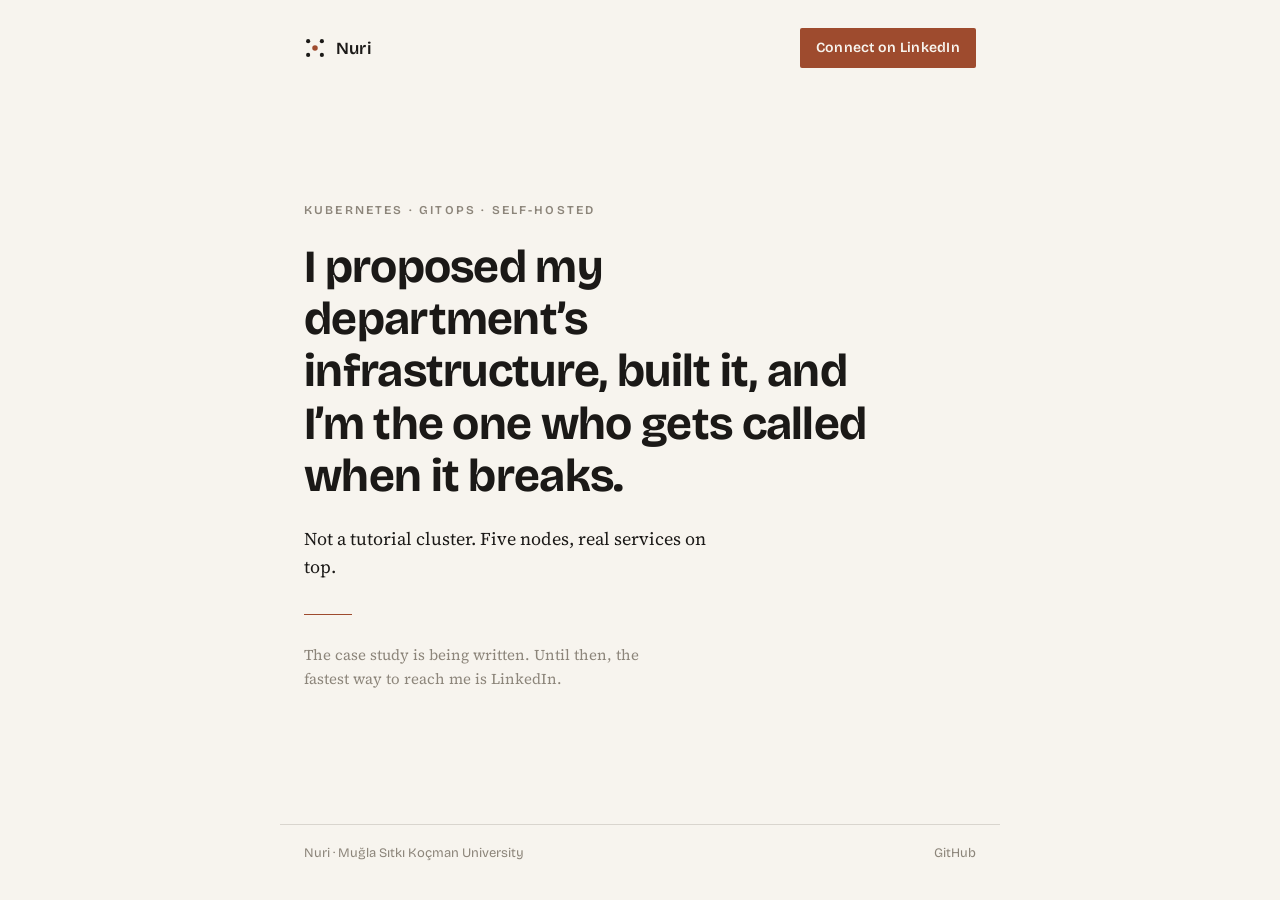
==== index.html @ 3342e717 "Empty but live" ====
<!doctype html>
<html lang="en">

<head>
  <meta charset="utf-8">
  <meta name="viewport" content="width=device-width, initial-scale=1">
  <title>Nuri — Production Kubernetes infrastructure</title>
  <meta name="description"
    content="I proposed my department's infrastructure, built it, and I'm the one who gets called when it breaks.">

  <!-- Five-dot mark: one control plane in clay, four workers in ink -->
  <link rel="icon"
    href="data:image/svg+xml,%3Csvg xmlns='http://www.w3.org/2000/svg' viewBox='0 0 32 32'%3E%3Crect width='32' height='32' fill='%23F7F4EE'/%3E%3Ccircle cx='16' cy='16' r='4' fill='%239E4B2E'/%3E%3Ccircle cx='6' cy='6' r='3' fill='%231B1917'/%3E%3Ccircle cx='26' cy='6' r='3' fill='%231B1917'/%3E%3Ccircle cx='6' cy='26' r='3' fill='%231B1917'/%3E%3Ccircle cx='26' cy='26' r='3' fill='%231B1917'/%3E%3C/svg%3E">

  <link rel="preconnect" href="https://fonts.googleapis.com">
  <link rel="preconnect" href="https://fonts.gstatic.com" crossorigin>
  <link
    href="https://fonts.googleapis.com/css2?family=Bricolage+Grotesque:opsz,wght@12..96,400;12..96,600;12..96,700&family=Source+Serif+4:opsz,wght@8..60,400;8..60,600&display=swap"
    rel="stylesheet">

  <style>
    :root {
      --ink: #1B1917;
      --paper: #F7F4EE;
      --clay: #9E4B2E;
      --stone: #8C857A;
      --display: "Bricolage Grotesque", system-ui, sans-serif;
      --body: "Source Serif 4", Georgia, serif;
    }

    * {
      box-sizing: border-box;
    }

    html,
    body {
      height: 100%;
    }

    body {
      margin: 0;
      background: var(--paper);
      color: var(--ink);
      font-family: var(--body);
      font-size: 18px;
      line-height: 1.6;
      -webkit-font-smoothing: antialiased;
      display: flex;
      flex-direction: column;
      min-height: 100vh;
      min-height: 100dvh;
    }

    .wrap {
      width: 100%;
      max-width: 720px;
      margin: 0 auto;
      padding: 0 24px;
    }

    /* Header — the CTA is persistent, not gated behind a last page */
    .site-header {
      padding: 28px 0;
    }

    .site-header .wrap {
      display: flex;
      align-items: center;
      justify-content: space-between;
      gap: 16px;
    }

    .mark {
      display: flex;
      align-items: center;
      gap: 10px;
      font-family: var(--display);
      font-weight: 600;
      font-size: 17px;
      letter-spacing: 0.01em;
      text-decoration: none;
      color: var(--ink);
    }

    .mark svg {
      display: block;
    }

    .cta {
      font-family: var(--display);
      font-size: 14px;
      font-weight: 600;
      letter-spacing: 0.02em;
      text-decoration: none;
      color: var(--paper);
      background: var(--clay);
      padding: 9px 16px;
      border-radius: 2px;
      transition: opacity 120ms ease;
    }

    .cta:hover {
      opacity: 0.88;
    }

    .cta:focus-visible,
    a:focus-visible {
      outline: 2px solid var(--ink);
      outline-offset: 3px;
    }

    /* Hero */
    main {
      flex: 1 0 auto;
      display: flex;
      align-items: center;
      padding: 64px 0;
    }

    .eyebrow {
      font-family: var(--display);
      font-size: 12px;
      font-weight: 600;
      letter-spacing: 0.18em;
      text-transform: uppercase;
      color: var(--stone);
      margin: 0 0 20px;
    }

    h1 {
      font-family: var(--display);
      font-weight: 700;
      font-size: clamp(30px, 5.2vw, 46px);
      line-height: 1.14;
      letter-spacing: -0.015em;
      margin: 0 0 22px;
      max-width: 20ch;
    }

    .support {
      margin: 0 0 32px;
      max-width: 46ch;
      color: var(--ink);
    }

    .rule {
      border: 0;
      border-top: 1px solid var(--clay);
      width: 48px;
      margin: 0 0 28px;
    }

    .status {
      font-size: 15px;
      color: var(--stone);
      max-width: 46ch;
      margin: 0;
    }

    /* Footer */
    .site-footer {
      padding: 28px 0 36px;
      font-family: var(--display);
      font-size: 13px;
      color: var(--stone);
    }

    .site-footer .wrap {
      display: flex;
      justify-content: space-between;
      gap: 16px;
      flex-wrap: wrap;
      border-top: 1px solid rgba(140, 133, 122, 0.28);
      padding-top: 18px;
    }

    .site-footer a {
      color: var(--stone);
      text-decoration: none;
    }

    .site-footer a:hover {
      color: var(--clay);
    }

    @media (max-width: 480px) {
      body {
        font-size: 17px;
      }

      main {
        padding: 40px 0;
      }
    }
  </style>
</head>

<body>

  <header class="site-header">
    <div class="wrap">
      <a class="mark" href="/">
        <svg width="22" height="22" viewBox="0 0 32 32" aria-hidden="true">
          <circle cx="16" cy="16" r="4" fill="#9E4B2E" />
          <circle cx="6" cy="6" r="3" fill="#1B1917" />
          <circle cx="26" cy="6" r="3" fill="#1B1917" />
          <circle cx="6" cy="26" r="3" fill="#1B1917" />
          <circle cx="26" cy="26" r="3" fill="#1B1917" />
        </svg>
        Nuri
      </a>
      <a class="cta" href="https://www.linkedin.com/in/nuriokumus/" rel="me">Connect on LinkedIn</a>
    </div>
  </header>

  <main>
    <div class="wrap">
      <p class="eyebrow">Kubernetes &middot; GitOps &middot; Self-hosted</p>
      <h1>I proposed my department&rsquo;s infrastructure, built it, and I&rsquo;m the one who gets called when it
        breaks.</h1>
      <p class="support">Not a tutorial cluster. Five nodes, real services on top.</p>
      <hr class="rule">
      <p class="status">The case study is being written. Until then, the fastest way to reach me is LinkedIn.</p>
    </div>
  </main>

  <footer class="site-footer">
    <div class="wrap">
      <span>Nuri &middot; Mu&#287;la S&#305;tk&#305; Ko&ccedil;man University</span>
      <span><a href="https://github.com/NuriOkumus">GitHub</a></span>
    </div>
  </footer>

</body>

</html>
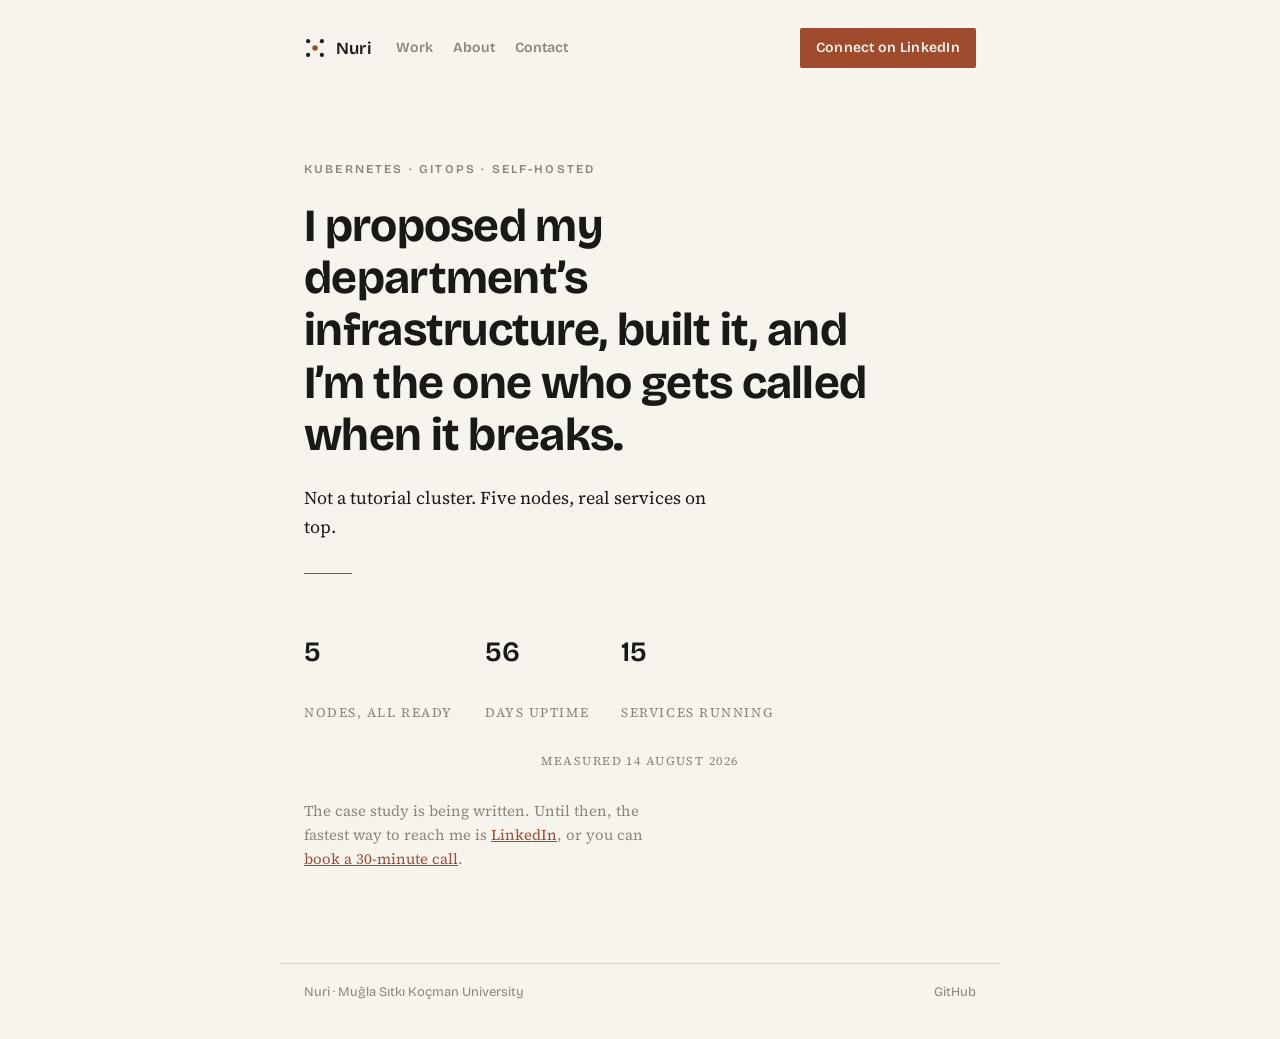
==== commit c962df43: "Add live cluster status feature (PF-08) Proof strip now upgrades in place with real node/uptime/appl" ====
--- a/index.html
+++ b/index.html
@@ -18,184 +18,10 @@
     href="https://fonts.googleapis.com/css2?family=Bricolage+Grotesque:opsz,wght@12..96,400;12..96,600;12..96,700&family=Source+Serif+4:opsz,wght@8..60,400;8..60,600&display=swap"
     rel="stylesheet">
 
-  <style>
-    :root {
-      --ink: #1B1917;
-      --paper: #F7F4EE;
-      --clay: #9E4B2E;
-      --stone: #8C857A;
-      --display: "Bricolage Grotesque", system-ui, sans-serif;
-      --body: "Source Serif 4", Georgia, serif;
-    }
-
-    * {
-      box-sizing: border-box;
-    }
-
-    html,
-    body {
-      height: 100%;
-    }
-
-    body {
-      margin: 0;
-      background: var(--paper);
-      color: var(--ink);
-      font-family: var(--body);
-      font-size: 18px;
-      line-height: 1.6;
-      -webkit-font-smoothing: antialiased;
-      display: flex;
-      flex-direction: column;
-      min-height: 100vh;
-      min-height: 100dvh;
-    }
-
-    .wrap {
-      width: 100%;
-      max-width: 720px;
-      margin: 0 auto;
-      padding: 0 24px;
-    }
-
-    /* Header — the CTA is persistent, not gated behind a last page */
-    .site-header {
-      padding: 28px 0;
-    }
-
-    .site-header .wrap {
-      display: flex;
-      align-items: center;
-      justify-content: space-between;
-      gap: 16px;
-    }
-
-    .mark {
-      display: flex;
-      align-items: center;
-      gap: 10px;
-      font-family: var(--display);
-      font-weight: 600;
-      font-size: 17px;
-      letter-spacing: 0.01em;
-      text-decoration: none;
-      color: var(--ink);
-    }
-
-    .mark svg {
-      display: block;
-    }
-
-    .cta {
-      font-family: var(--display);
-      font-size: 14px;
-      font-weight: 600;
-      letter-spacing: 0.02em;
-      text-decoration: none;
-      color: var(--paper);
-      background: var(--clay);
-      padding: 9px 16px;
-      border-radius: 2px;
-      transition: opacity 120ms ease;
-    }
-
-    .cta:hover {
-      opacity: 0.88;
-    }
-
-    .cta:focus-visible,
-    a:focus-visible {
-      outline: 2px solid var(--ink);
-      outline-offset: 3px;
-    }
-
-    /* Hero */
-    main {
-      flex: 1 0 auto;
-      display: flex;
-      align-items: center;
-      padding: 64px 0;
-    }
-
-    .eyebrow {
-      font-family: var(--display);
-      font-size: 12px;
-      font-weight: 600;
-      letter-spacing: 0.18em;
-      text-transform: uppercase;
-      color: var(--stone);
-      margin: 0 0 20px;
-    }
-
-    h1 {
-      font-family: var(--display);
-      font-weight: 700;
-      font-size: clamp(30px, 5.2vw, 46px);
-      line-height: 1.14;
-      letter-spacing: -0.015em;
-      margin: 0 0 22px;
-      max-width: 20ch;
-    }
-
-    .support {
-      margin: 0 0 32px;
-      max-width: 46ch;
-      color: var(--ink);
-    }
-
-    .rule {
-      border: 0;
-      border-top: 1px solid var(--clay);
-      width: 48px;
-      margin: 0 0 28px;
-    }
-
-    .status {
-      font-size: 15px;
-      color: var(--stone);
-      max-width: 46ch;
-      margin: 0;
-    }
-
-    /* Footer */
-    .site-footer {
-      padding: 28px 0 36px;
-      font-family: var(--display);
-      font-size: 13px;
-      color: var(--stone);
-    }
-
-    .site-footer .wrap {
-      display: flex;
-      justify-content: space-between;
-      gap: 16px;
-      flex-wrap: wrap;
-      border-top: 1px solid rgba(140, 133, 122, 0.28);
-      padding-top: 18px;
-    }
-
-    .site-footer a {
-      color: var(--stone);
-      text-decoration: none;
-    }
-
-    .site-footer a:hover {
-      color: var(--clay);
-    }
-
-    @media (max-width: 480px) {
-      body {
-        font-size: 17px;
-      }
-
-      main {
-        padding: 40px 0;
-      }
-    }
-  </style>
+  <link rel="stylesheet" href="/style.css">
 </head>
 
-<body>
+<body class="home">
 
   <header class="site-header">
     <div class="wrap">
@@ -209,7 +35,12 @@
         </svg>
         Nuri
       </a>
-      <a class="cta" href="https://www.linkedin.com/in/nuriokumus/" rel="me">Connect on LinkedIn</a>
+      <nav class="site-nav">
+        <a href="/work">Work</a>
+        <a href="/about">About</a>
+        <a href="/contact">Contact</a>
+      </nav>
+      <a class="cta" href="https://www.linkedin.com/in/nuriokumus/" target="_blank" rel="me noopener noreferrer">Connect on LinkedIn</a>
     </div>
   </header>
 
@@ -220,17 +51,101 @@
         breaks.</h1>
       <p class="support">Not a tutorial cluster. Five nodes, real services on top.</p>
       <hr class="rule">
-      <p class="status">The case study is being written. Until then, the fastest way to reach me is LinkedIn.</p>
+      <div class="proof-strip">
+        <div class="proof-item">
+          <p class="proof-number" data-proof="nodes">5</p>
+          <p class="proof-label">Nodes, all ready</p>
+        </div>
+        <div class="proof-item">
+          <p class="proof-number" data-proof="uptime">56</p>
+          <p class="proof-label">Days uptime</p>
+        </div>
+        <div class="proof-item">
+          <p class="proof-number" data-proof="apps">15</p>
+          <p class="proof-label">Services running</p>
+        </div>
+      </div>
+      <p class="proof-date" data-proof="date">Measured 14 August 2026</p>
+      <p class="status">The case study is being written. Until then, the fastest way to reach me is <a href="https://www.linkedin.com/in/nuriokumus/" target="_blank" rel="me noopener noreferrer">LinkedIn</a>, or you can <a href="https://cal.com/nuri-okumus/30min" target="_blank" rel="noopener noreferrer">book a 30-minute call</a>.</p>
     </div>
   </main>
 
   <footer class="site-footer">
     <div class="wrap">
       <span>Nuri &middot; Mu&#287;la S&#305;tk&#305; Ko&ccedil;man University</span>
-      <span><a href="https://github.com/NuriOkumus">GitHub</a></span>
+      <span><a href="https://github.com/NuriOkumus" target="_blank" rel="noopener noreferrer">GitHub</a></span>
     </div>
   </footer>
 
+  <script>
+    (function () {
+      var STALE_MS = 2 * 60 * 60 * 1000;
+
+      function isIsoString(v) {
+        return typeof v === 'string' && Number.isFinite(Date.parse(v));
+      }
+
+      function isNonNegInt(v) {
+        return Number.isInteger(v) && v >= 0;
+      }
+
+      function isValidPayload(data) {
+        if (!data || typeof data !== 'object') return false;
+        if (!isIsoString(data.generated_at)) return false;
+        if (!isIsoString(data.oldest_node_created_at)) return false;
+        if (!data.nodes || !isNonNegInt(data.nodes.ready) || !isNonNegInt(data.nodes.total)) return false;
+        if (!data.applications || !isNonNegInt(data.applications.synced_healthy) || !isNonNegInt(data.applications.total)) return false;
+        return true;
+      }
+
+      function relativeTime(fromMs, toMs) {
+        var deltaMs = Math.max(0, toMs - fromMs);
+        var minutes = Math.floor(deltaMs / 60000);
+        if (minutes < 60) {
+          return 'As of ' + minutes + (minutes === 1 ? ' minute' : ' minutes') + ' ago';
+        }
+        var hours = Math.floor(minutes / 60);
+        if (hours < 24) {
+          return 'As of ' + hours + (hours === 1 ? ' hour' : ' hours') + ' ago';
+        }
+        var days = Math.floor(hours / 24);
+        return 'As of ' + days + (days === 1 ? ' day' : ' days') + ' ago';
+      }
+
+      fetch('/api/cluster-status')
+        .then(function (res) {
+          if (!res.ok) return null;
+          return res.json();
+        })
+        .then(function (data) {
+          if (!isValidPayload(data)) return;
+
+          var generatedMs = Date.parse(data.generated_at);
+          var nowMs = Date.now();
+          if (nowMs - generatedMs > STALE_MS) return;
+
+          var nodesEl = document.querySelector('[data-proof="nodes"]');
+          var uptimeEl = document.querySelector('[data-proof="uptime"]');
+          var appsEl = document.querySelector('[data-proof="apps"]');
+          var dateEl = document.querySelector('[data-proof="date"]');
+          if (!nodesEl || !uptimeEl || !appsEl || !dateEl) return;
+
+          var nodes = data.nodes;
+          nodesEl.textContent = nodes.ready === nodes.total ? String(nodes.ready) : nodes.ready + '/' + nodes.total;
+
+          var apps = data.applications;
+          appsEl.textContent = apps.synced_healthy === apps.total ? String(apps.synced_healthy) : apps.synced_healthy + '/' + apps.total;
+
+          var oldestMs = Date.parse(data.oldest_node_created_at);
+          var uptimeDays = Math.max(0, Math.floor((nowMs - oldestMs) / 86400000));
+          uptimeEl.textContent = String(uptimeDays);
+
+          dateEl.textContent = relativeTime(generatedMs, nowMs);
+        })
+        .catch(function () {});
+    })();
+  </script>
+
 </body>
 
-</html>+</html>
--- a/style.css
+++ b/style.css
@@ -0,0 +1,373 @@
+/* Variables & reset */
+:root {
+  --ink: #1B1917;
+  --paper: #F7F4EE;
+  --clay: #9E4B2E;
+  --stone: #8C857A;
+  --display: "Bricolage Grotesque", system-ui, sans-serif;
+  --body: "Source Serif 4", Georgia, serif;
+}
+
+* {
+  box-sizing: border-box;
+}
+
+html,
+body {
+  height: 100%;
+}
+
+body {
+  margin: 0;
+  background: var(--paper);
+  color: var(--ink);
+  font-family: var(--body);
+  font-size: 18px;
+  line-height: 1.6;
+  -webkit-font-smoothing: antialiased;
+  display: flex;
+  flex-direction: column;
+  min-height: 100vh;
+  min-height: 100dvh;
+}
+
+.wrap {
+  width: 100%;
+  max-width: 720px;
+  margin: 0 auto;
+  padding: 0 24px;
+}
+
+/* Header — the CTA is persistent, not gated behind a last page */
+.site-header {
+  padding: 28px 0;
+}
+
+.site-header .wrap {
+  display: flex;
+  flex-wrap: wrap;
+  align-items: center;
+  gap: 16px 24px;
+}
+
+.mark {
+  display: flex;
+  align-items: center;
+  gap: 10px;
+  font-family: var(--display);
+  font-weight: 600;
+  font-size: 17px;
+  letter-spacing: 0.01em;
+  text-decoration: none;
+  color: var(--ink);
+}
+
+.mark svg {
+  display: block;
+}
+
+/* Nav — sits between the mark and the CTA */
+.site-nav {
+  display: flex;
+  gap: 20px;
+}
+
+.site-nav a {
+  font-family: var(--display);
+  font-size: 14px;
+  font-weight: 600;
+  color: var(--stone);
+  text-decoration: none;
+}
+
+.site-nav a.current {
+  color: var(--ink);
+}
+
+.cta {
+  margin-left: auto;
+  font-family: var(--display);
+  font-size: 14px;
+  font-weight: 600;
+  letter-spacing: 0.02em;
+  text-decoration: none;
+  color: var(--paper);
+  background: var(--clay);
+  padding: 9px 16px;
+  border-radius: 2px;
+  transition: opacity 120ms ease;
+}
+
+.cta:hover {
+  opacity: 0.88;
+}
+
+.cta:focus-visible,
+a:focus-visible {
+  outline: 2px solid var(--ink);
+  outline-offset: 3px;
+}
+
+/* Main — shared layout; vertical centring is scoped to the home page */
+main {
+  flex: 1 0 auto;
+  padding: 64px 0;
+}
+
+body.home main {
+  display: flex;
+  align-items: center;
+}
+
+/* Hero (home page only) */
+.eyebrow {
+  font-family: var(--display);
+  font-size: 12px;
+  font-weight: 600;
+  letter-spacing: 0.18em;
+  text-transform: uppercase;
+  color: var(--stone);
+  margin: 0 0 20px;
+}
+
+h1 {
+  font-family: var(--display);
+  font-weight: 700;
+  font-size: clamp(30px, 5.2vw, 46px);
+  line-height: 1.14;
+  letter-spacing: -0.015em;
+  margin: 0 0 22px;
+  max-width: 20ch;
+}
+
+.support {
+  margin: 0 0 32px;
+  max-width: 46ch;
+  color: var(--ink);
+}
+
+.rule {
+  border: 0;
+  border-top: 1px solid var(--clay);
+  width: 48px;
+  margin: 0 0 28px;
+}
+
+/* Proof strip (home page only) */
+.proof-strip {
+  display: flex;
+  gap: 32px;
+  margin: 0 0 28px;
+}
+
+.proof-number {
+  font-family: var(--display);
+  font-weight: 600;
+  font-size: 28px;
+}
+
+.proof-label {
+  margin: 4px 0 0;
+  color: var(--stone);
+  font-size: 13px;
+  text-transform: uppercase;
+  letter-spacing: 0.12em;
+}
+
+.proof-date {
+  margin: 0 0 28px;
+  color: var(--stone);
+  font-size: 12px;
+  text-transform: uppercase;
+  letter-spacing: 0.12em;
+  text-align: center;
+}
+
+.status {
+  font-size: 15px;
+  color: var(--stone);
+  max-width: 46ch;
+  margin: 0;
+}
+
+/* Case study (work page) */
+.standfirst {
+  margin: 0 0 32px;
+  color: var(--ink);
+  font-size: 21px;
+}
+
+.case-section {
+  margin-top: 64px;
+}
+
+.case-section p {
+  margin: 0;
+}
+
+.case-study h2 {
+  font-family: var(--display);
+  font-weight: 600;
+  font-size: 22px;
+  margin: 0 0 16px;
+}
+
+.retro {
+  font-style: italic;
+  color: var(--stone);
+  font-size: 18px;
+}
+
+.case-figure {
+  margin: 32px 0 0;
+}
+
+.case-figure img {
+  display: block;
+  width: 100%;
+  height: auto;
+  border: 1px solid rgba(140, 133, 122, 0.28);
+}
+
+.case-figure figcaption {
+  margin-top: 8px;
+  color: var(--stone);
+  font-size: 15px;
+}
+
+.case-cta {
+  margin-top: 64px;
+  text-align: center;
+}
+
+.case-cta-line {
+  margin: 0 0 20px;
+}
+
+/* About page */
+.about-intro {
+  display: flow-root;
+}
+
+.portrait {
+  float: left;
+  width: 180px;
+  height: 180px;
+  margin: 0 24px 16px 0;
+  border-radius: 2px;
+  object-fit: cover;
+}
+
+.about-intro p {
+  margin: 0 0 20px;
+}
+
+.about-intro p:last-child {
+  margin-bottom: 0;
+}
+
+.fact-list {
+  list-style: none;
+  padding: 0;
+  color: var(--stone);
+  font-size: 15px;
+}
+
+.fact-list li {
+  margin: 0 0 8px;
+}
+
+.fact-list li:last-child {
+  margin-bottom: 0;
+}
+
+@media (max-width: 559px) {
+  .portrait {
+    float: none;
+    margin: 0 0 20px;
+  }
+}
+
+/* Contact page */
+.cta-large {
+  display: inline-block;
+  margin: 0 0 32px;
+  font-size: 16px;
+  padding: 14px 28px;
+}
+
+.contact-links {
+  display: flex;
+  gap: 20px;
+  list-style: none;
+  margin: 0;
+  padding: 0;
+  color: var(--stone);
+  font-size: 14px;
+}
+
+.contact-links a {
+  color: var(--stone);
+  text-decoration: none;
+}
+
+.contact-links a:hover {
+  color: var(--clay);
+}
+
+.status a {
+  color: var(--clay);
+}
+
+.status a:hover {
+  opacity: 0.88;
+}
+
+/* Footer */
+.site-footer {
+  padding: 28px 0 36px;
+  font-family: var(--display);
+  font-size: 13px;
+  color: var(--stone);
+}
+
+.site-footer .wrap {
+  display: flex;
+  justify-content: space-between;
+  gap: 16px;
+  flex-wrap: wrap;
+  border-top: 1px solid rgba(140, 133, 122, 0.28);
+  padding-top: 18px;
+}
+
+.site-footer a {
+  color: var(--stone);
+  text-decoration: none;
+}
+
+.site-footer a:hover {
+  color: var(--clay);
+}
+
+/* Responsive */
+@media (max-width: 559px) {
+  .site-nav {
+    order: 3;
+    flex-basis: 100%;
+  }
+
+  .proof-strip {
+    flex-direction: column;
+    gap: 16px;
+  }
+}
+
+@media (max-width: 480px) {
+  body {
+    font-size: 17px;
+  }
+
+  main {
+    padding: 40px 0;
+  }
+}
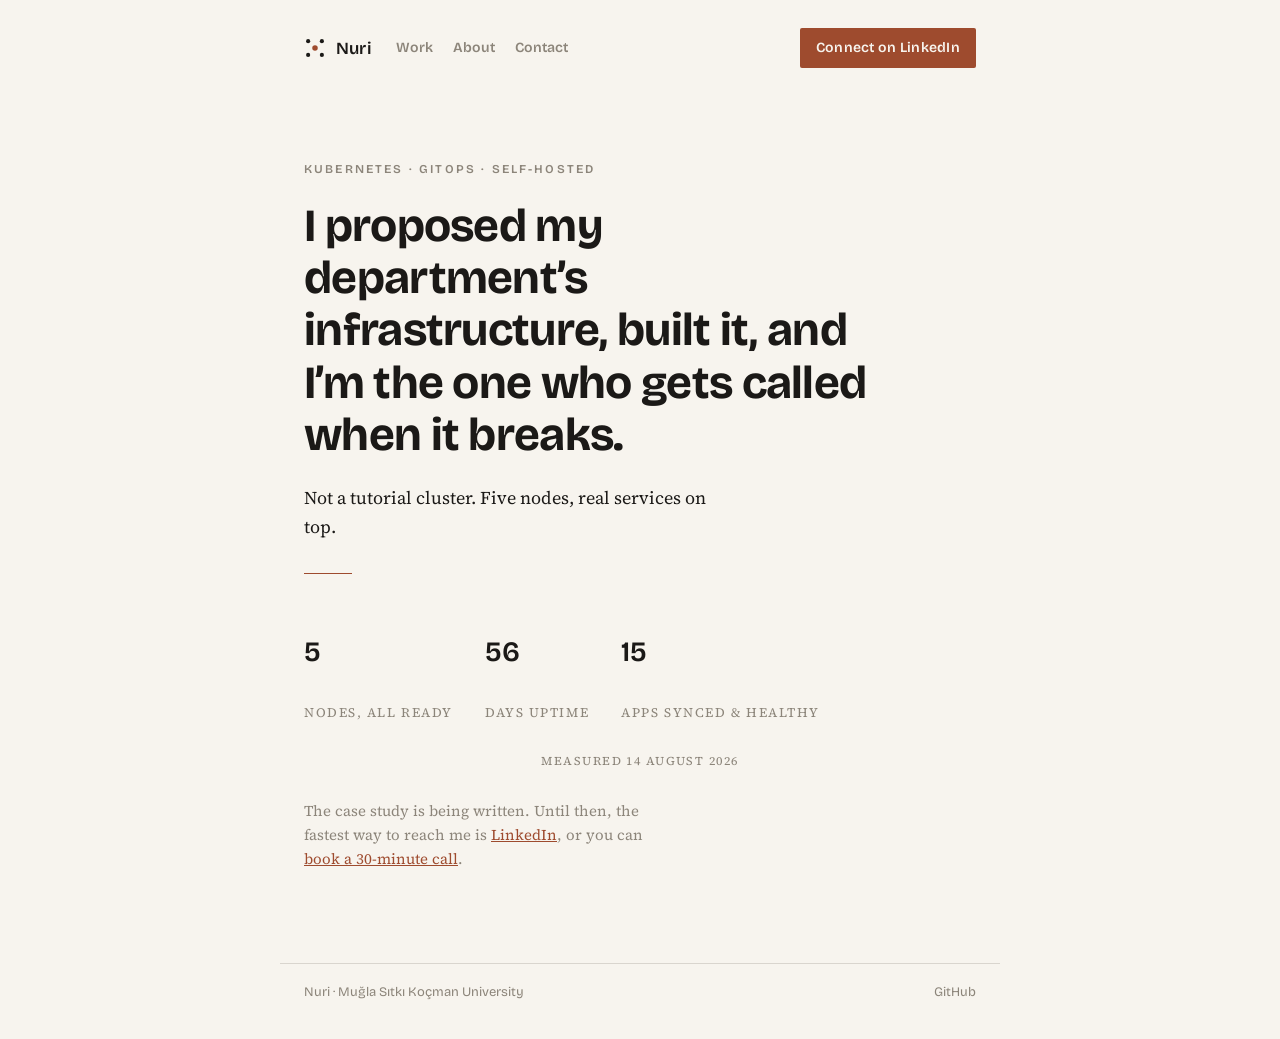
==== commit b6ad74fd: "Fix proof strip labels for accuracy "Services running" implied uptime, not ArgoCD sync/health state," ====
--- a/index.html
+++ b/index.html
@@ -54,7 +54,7 @@
       <div class="proof-strip">
         <div class="proof-item">
           <p class="proof-number" data-proof="nodes">5</p>
-          <p class="proof-label">Nodes, all ready</p>
+          <p class="proof-label" data-proof-label="nodes">Nodes, all ready</p>
         </div>
         <div class="proof-item">
           <p class="proof-number" data-proof="uptime">56</p>
@@ -62,7 +62,7 @@
         </div>
         <div class="proof-item">
           <p class="proof-number" data-proof="apps">15</p>
-          <p class="proof-label">Services running</p>
+          <p class="proof-label">Apps synced &amp; healthy</p>
         </div>
       </div>
       <p class="proof-date" data-proof="date">Measured 14 August 2026</p>
@@ -125,13 +125,19 @@
           if (nowMs - generatedMs > STALE_MS) return;
 
           var nodesEl = document.querySelector('[data-proof="nodes"]');
+          var nodesLabelEl = document.querySelector('[data-proof-label="nodes"]');
           var uptimeEl = document.querySelector('[data-proof="uptime"]');
           var appsEl = document.querySelector('[data-proof="apps"]');
           var dateEl = document.querySelector('[data-proof="date"]');
-          if (!nodesEl || !uptimeEl || !appsEl || !dateEl) return;
+          if (!nodesEl || !nodesLabelEl || !uptimeEl || !appsEl || !dateEl) return;
 
           var nodes = data.nodes;
-          nodesEl.textContent = nodes.ready === nodes.total ? String(nodes.ready) : nodes.ready + '/' + nodes.total;
+          if (nodes.ready === nodes.total) {
+            nodesEl.textContent = String(nodes.ready);
+          } else {
+            nodesEl.textContent = nodes.ready + '/' + nodes.total;
+            nodesLabelEl.textContent = 'Nodes ready';
+          }
 
           var apps = data.applications;
           appsEl.textContent = apps.synced_healthy === apps.total ? String(apps.synced_healthy) : apps.synced_healthy + '/' + apps.total;
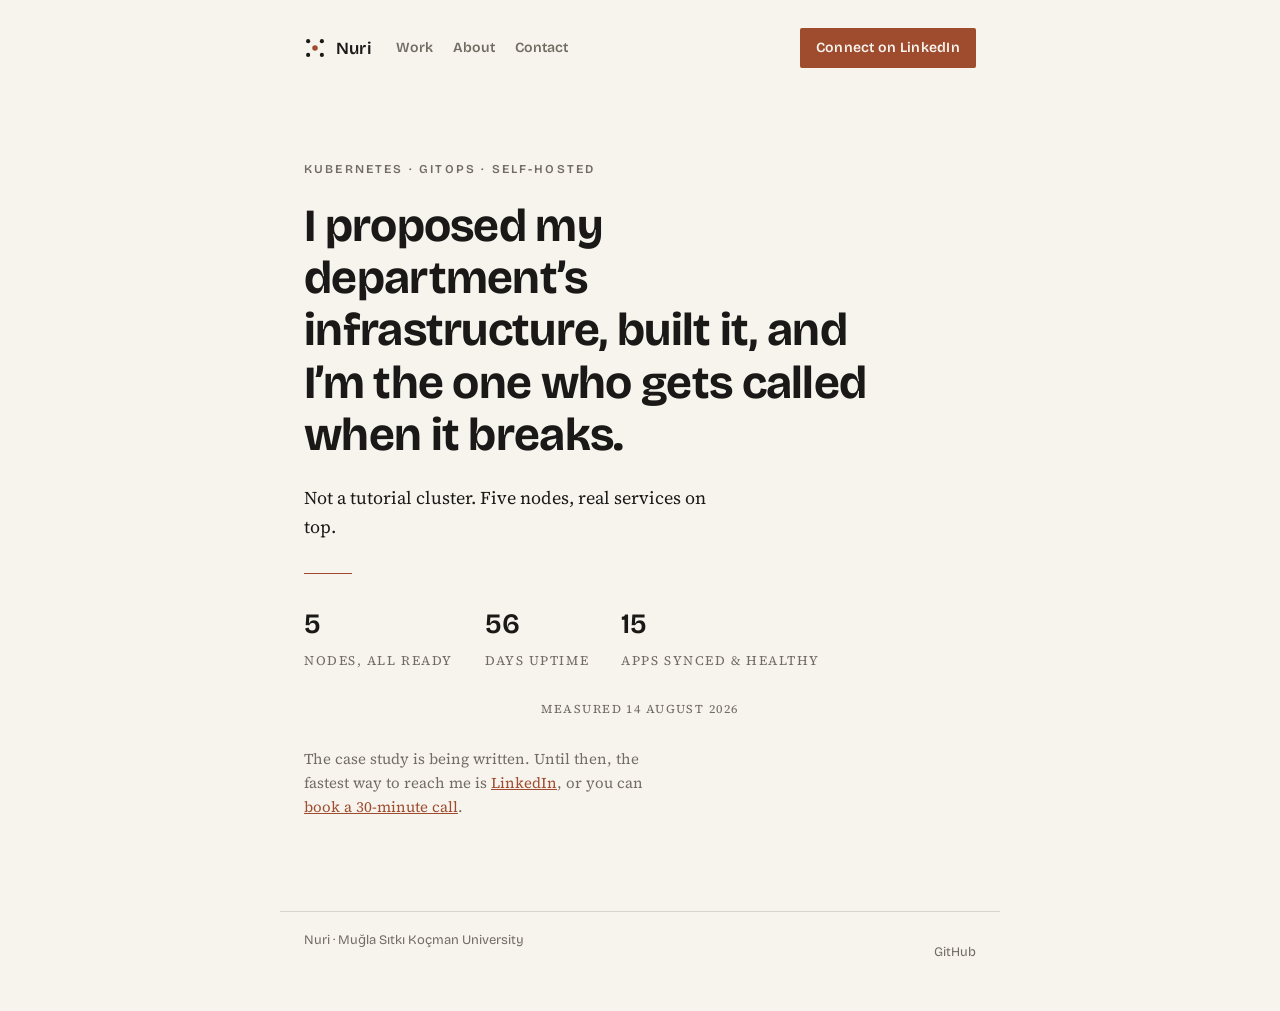
==== commit 039de10a: "Fix Lighthouse mobile perf: self-host fonts, contrast, images, layout Self-host Bricolage Grotesque " ====
--- a/index.html
+++ b/index.html
@@ -12,11 +12,8 @@
   <link rel="icon"
     href="data:image/svg+xml,%3Csvg xmlns='http://www.w3.org/2000/svg' viewBox='0 0 32 32'%3E%3Crect width='32' height='32' fill='%23F7F4EE'/%3E%3Ccircle cx='16' cy='16' r='4' fill='%239E4B2E'/%3E%3Ccircle cx='6' cy='6' r='3' fill='%231B1917'/%3E%3Ccircle cx='26' cy='6' r='3' fill='%231B1917'/%3E%3Ccircle cx='6' cy='26' r='3' fill='%231B1917'/%3E%3Ccircle cx='26' cy='26' r='3' fill='%231B1917'/%3E%3C/svg%3E">
 
-  <link rel="preconnect" href="https://fonts.googleapis.com">
-  <link rel="preconnect" href="https://fonts.gstatic.com" crossorigin>
-  <link
-    href="https://fonts.googleapis.com/css2?family=Bricolage+Grotesque:opsz,wght@12..96,400;12..96,600;12..96,700&family=Source+Serif+4:opsz,wght@8..60,400;8..60,600&display=swap"
-    rel="stylesheet">
+  <link rel="preload" href="/fonts/bricolage-grotesque-var.woff2" as="font" type="font/woff2" crossorigin>
+  <link rel="preload" href="/fonts/source-serif-4-var.woff2" as="font" type="font/woff2" crossorigin>
 
   <link rel="stylesheet" href="/style.css">
 </head>
--- a/style.css
+++ b/style.css
@@ -3,9 +3,33 @@
   --ink: #1B1917;
   --paper: #F7F4EE;
   --clay: #9E4B2E;
-  --stone: #8C857A;
+  --stone: #726D63;
   --display: "Bricolage Grotesque", system-ui, sans-serif;
   --body: "Source Serif 4", Georgia, serif;
+}
+
+@font-face {
+  font-family: "Bricolage Grotesque";
+  font-style: normal;
+  font-weight: 400 700;
+  font-display: swap;
+  src: url("/fonts/bricolage-grotesque-var.woff2") format("woff2");
+}
+
+@font-face {
+  font-family: "Source Serif 4";
+  font-style: normal;
+  font-weight: 400 600;
+  font-display: swap;
+  src: url("/fonts/source-serif-4-var.woff2") format("woff2");
+}
+
+@font-face {
+  font-family: "Source Serif 4";
+  font-style: italic;
+  font-weight: 400;
+  font-display: swap;
+  src: url("/fonts/source-serif-4-italic-var.woff2") format("woff2");
 }
 
 * {
@@ -161,6 +185,7 @@
 }
 
 .proof-number {
+  margin: 0;
   font-family: var(--display);
   font-weight: 600;
   font-size: 28px;
@@ -238,6 +263,10 @@
 .case-cta {
   margin-top: 64px;
   text-align: center;
+}
+
+body.work .case-cta {
+  text-align: left;
 }
 
 .case-cta-line {
@@ -307,6 +336,8 @@
 }
 
 .contact-links a {
+  display: inline-block;
+  padding: 12px 0;
   color: var(--stone);
   text-decoration: none;
 }
@@ -341,6 +372,8 @@
 }
 
 .site-footer a {
+  display: inline-block;
+  padding: 12px 0;
   color: var(--stone);
   text-decoration: none;
 }
@@ -350,16 +383,18 @@
 }
 
 /* Responsive */
+@media (max-width: 640px) {
+  .proof-strip {
+    flex-direction: column;
+    gap: 10px;
+  }
+}
+
 @media (max-width: 559px) {
   .site-nav {
     order: 3;
     flex-basis: 100%;
   }
-
-  .proof-strip {
-    flex-direction: column;
-    gap: 16px;
-  }
 }
 
 @media (max-width: 480px) {
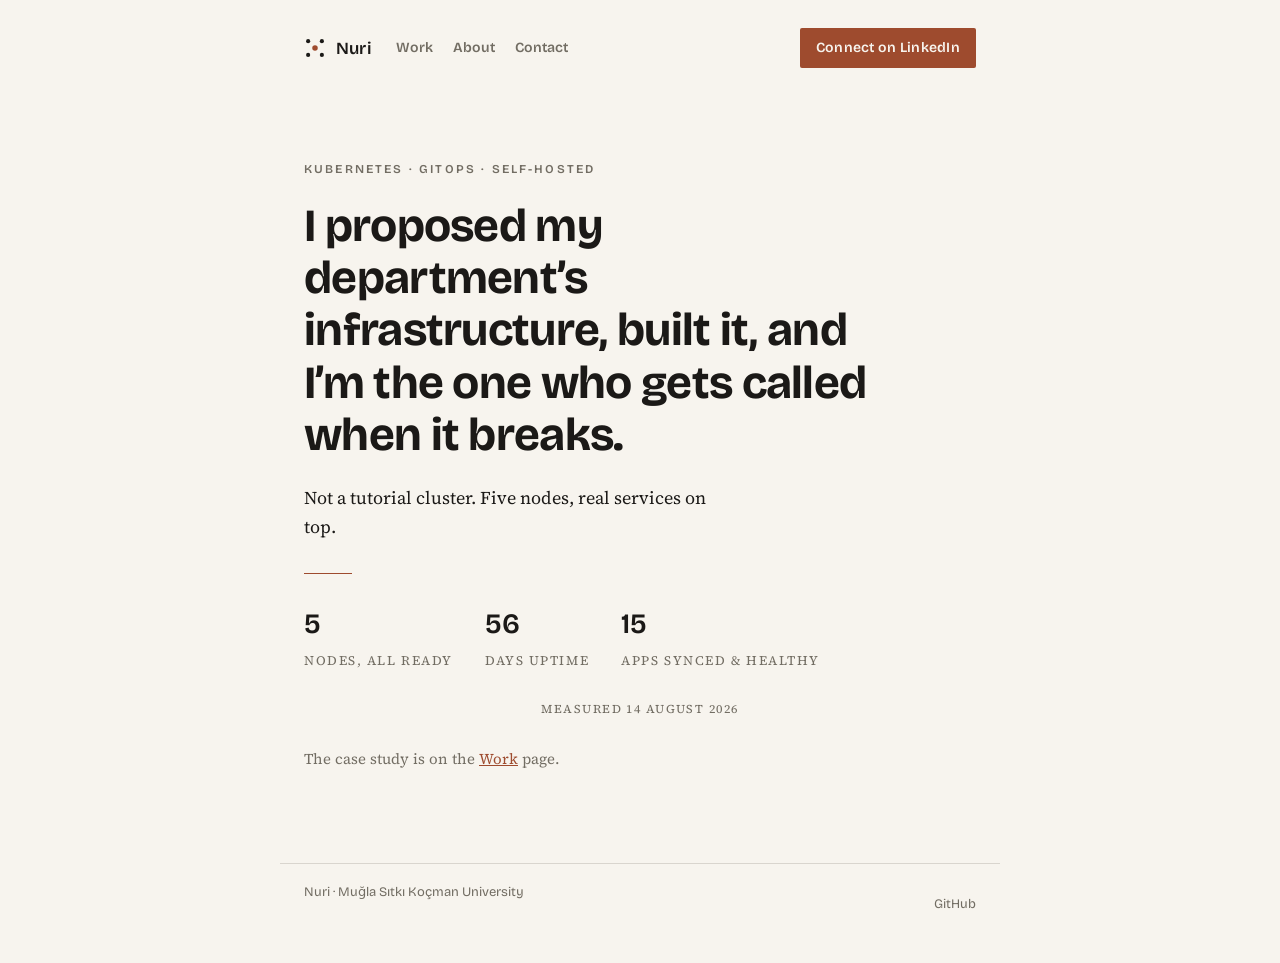
==== commit 719ee56a: "Fixes: under /work" ====
--- a/index.html
+++ b/index.html
@@ -63,7 +63,7 @@
         </div>
       </div>
       <p class="proof-date" data-proof="date">Measured 14 August 2026</p>
-      <p class="status">The case study is being written. Until then, the fastest way to reach me is <a href="https://www.linkedin.com/in/nuriokumus/" target="_blank" rel="me noopener noreferrer">LinkedIn</a>, or you can <a href="https://cal.com/nuri-okumus/30min" target="_blank" rel="noopener noreferrer">book a 30-minute call</a>.</p>
+      <p class="status">The case study is on the <a href="/work">Work</a> page.</p>
     </div>
   </main>
 
--- a/style.css
+++ b/style.css
@@ -230,6 +230,10 @@
   margin: 0;
 }
 
+.case-section p + p {
+  margin-top: 16px;
+}
+
 .case-study h2 {
   font-family: var(--display);
   font-weight: 600;
@@ -247,11 +251,22 @@
   margin: 32px 0 0;
 }
 
-.case-figure img {
+.case-figure img,
+.case-figure svg {
   display: block;
   width: 100%;
   height: auto;
   border: 1px solid rgba(140, 133, 122, 0.28);
+}
+
+.dual-figure {
+  aspect-ratio: 1920 / 1029;
+}
+
+@media (max-width: 640px) {
+  .dual-figure {
+    aspect-ratio: 828 / 1524;
+  }
 }
 
 .case-figure figcaption {
